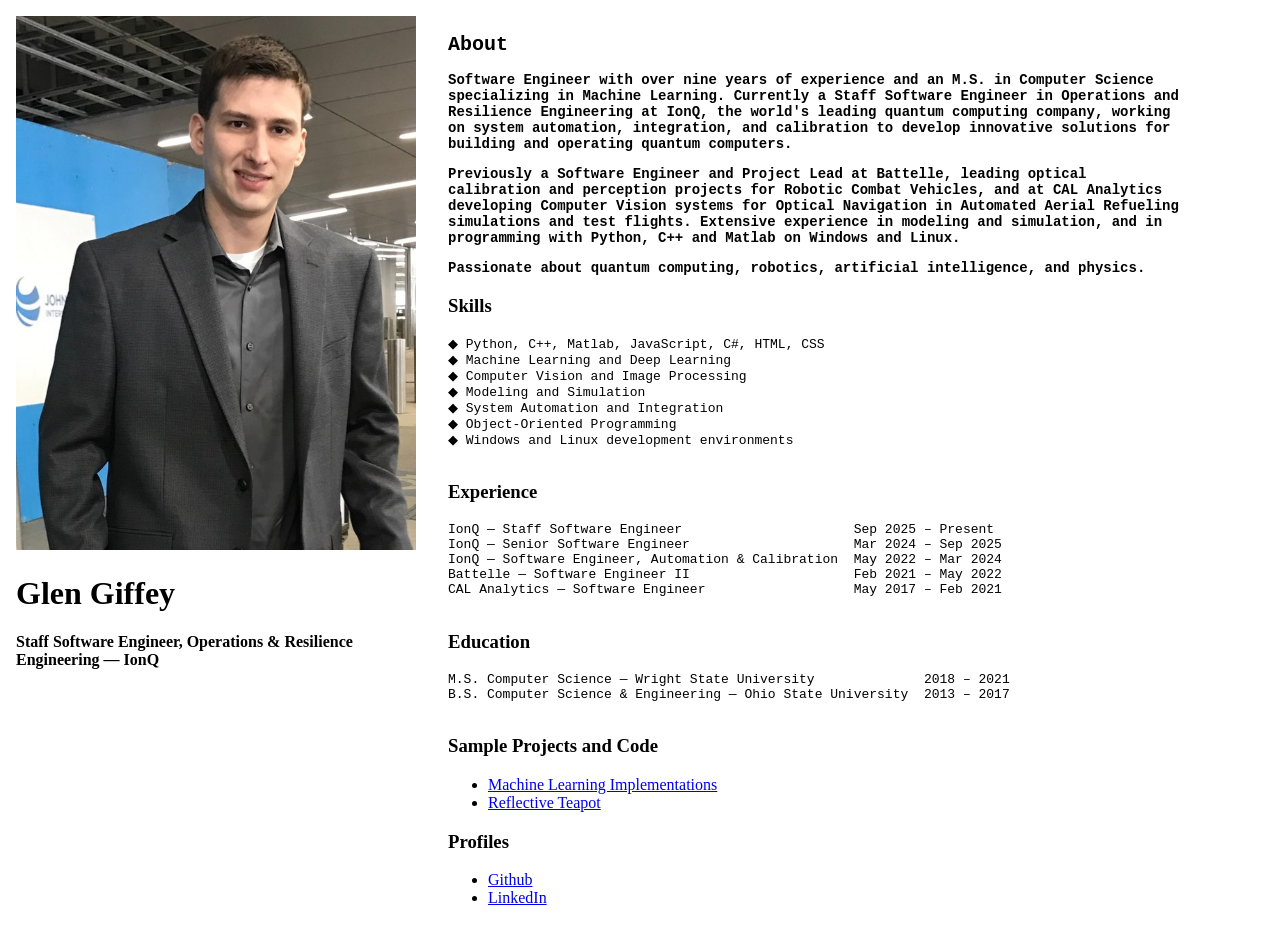
==== index.html @ 39d3d4a4 "Add a page for the machine learning implementations Eleven algorithms written from scratch during th" ====
<!DOCTYPE html>
<html lang="en">
  <head>
    <meta charset="UTF-8">
    <meta name="viewport" content="width=device-width, initial-scale=1">
    <link rel="stylesheet" type="text/css" href="index.css">
    <title>Glen Giffey</title>
    <link rel="icon" href="data:,">
  </head>

<body>
  <div class="layout">
    <div class="profile">
      <img src="image/profile.jpg" width="400" alt="Glen Giffey"/>
      <h1>Glen Giffey</h1>
      <h4>Staff Software Engineer, Operations &amp; Resilience Engineering &mdash; IonQ</h4>
    </div>

	<div class="content">
		<h2>About</h2>
		<p class="intro">Software Engineer with over nine years of experience and an M.S. in
		Computer Science specializing in Machine Learning. Currently a Staff Software Engineer
		in Operations and Resilience Engineering at IonQ, the world's leading quantum computing
		company, working on system automation, integration, and calibration to develop
		innovative solutions for building and operating quantum computers.</p>

		<p class="intro">Previously a Software Engineer and Project Lead at Battelle, leading
		optical calibration and perception projects for Robotic Combat Vehicles, and at CAL
		Analytics developing Computer Vision systems for Optical Navigation in Automated
		Aerial Refueling simulations and test flights. Extensive experience in modeling and
		simulation, and in programming with Python, C++ and Matlab on Windows and Linux.</p>

		<p class="intro">Passionate about quantum computing, robotics, artificial intelligence,
		and physics.</p>

        <h3>Skills</h3>
        <pre>
&#9670; Python, C++, Matlab, JavaScript, C#, HTML, CSS
&#9670; Machine Learning and Deep Learning
&#9670; Computer Vision and Image Processing
&#9670; Modeling and Simulation
&#9670; System Automation and Integration
&#9670; Object-Oriented Programming
&#9670; Windows and Linux development environments
        </pre>

        <h3>Experience</h3>
        <pre>
IonQ &mdash; Staff Software Engineer                      Sep 2025 &ndash; Present
IonQ &mdash; Senior Software Engineer                     Mar 2024 &ndash; Sep 2025
IonQ &mdash; Software Engineer, Automation &amp; Calibration  May 2022 &ndash; Mar 2024
Battelle &mdash; Software Engineer II                     Feb 2021 &ndash; May 2022
CAL Analytics &mdash; Software Engineer                   May 2017 &ndash; Feb 2021
        </pre>

        <h3>Education</h3>
        <pre>
M.S. Computer Science &mdash; Wright State University              2018 &ndash; 2021
B.S. Computer Science &amp; Engineering &mdash; Ohio State University  2013 &ndash; 2017
        </pre>

        <h3>Sample Projects and Code</h3>
        <ul>
            <li><a href="projects.html">Machine Learning Implementations</a></li>
            <li><a href="reflective-teapot.html">Reflective Teapot</a></li>
        </ul>

        <h3>Profiles</h3>
        <ul>
            <li><a href="https://github.com/glengiffey">Github</a></li>
            <li><a href="https://www.linkedin.com/in/giffeyglen/">LinkedIn</a></li>
        </ul>
    </div>

  </div>
</body>
</html>
---- index.css ----
body {
  margin: 1rem;
}

/* Stacked by default. The photo caps at 400px but scales down rather than
   pushing the page wider than the viewport. */
.profile img {
  width     : 100%;
  max-width : 400px;
  height    : auto;
}
/* Cap the measure so the prose stays readable on a wide monitor. Wide enough
   that the <pre> blocks below, the widest of which is about 564px, still fit
   without scrolling. */
.content {
  max-width: 46rem;
}

/* Two columns only once the text column still clears the widest <pre>, which
   measures about 564px, beside the 400px photo and the 2rem gap. Letting
   flex-wrap pick the breakpoint instead gave the photo its full width first
   and collapsed the text to 336px between 800 and 1039px, clipping content at
   widths where a single column had rendered it in full. */
@media (min-width: 1100px) {
  .layout {
    display    : flex;
    gap        : 2rem;
    align-items: flex-start;
  }
  .profile {
    flex: 0 0 400px;
  }
  /* min-width:0 lets the <pre> blocks shrink inside the flex item instead of
     forcing the whole page wider than the viewport. */
  .content {
    flex     : 1 1 auto;
    min-width: 0;
  }
}

h2 {
	font-family : monospace;
	font-weight : bold;
	font-size   : 20px;
}
p.intro {
	font-family : monospace;
	font-weight : bold;
	font-size   : 14px;
}
/* These keep their column alignment, so scroll them rather than wrap them.
   A shadow marks whichever edge still has content behind it, and clears once
   you reach that end. The platform scrollbar cannot do this job: it is an
   overlay that paints nothing until you are already scrolling, so clipped
   content reads as missing content. The gradients pinned "local" scroll with
   the text and uncover the "scroll" shadows underneath only when there is
   something to reach. */
pre {
  overflow-x: auto;
  background:
    linear-gradient(to right, #fff 30%, rgba(255, 255, 255, 0)) left   / 40px 100% no-repeat local,
    linear-gradient(to left,  #fff 30%, rgba(255, 255, 255, 0)) right  / 40px 100% no-repeat local,
    radial-gradient(farthest-side at   0 50%, rgba(0, 0, 0, .25), rgba(0, 0, 0, 0)) left  / 14px 100% no-repeat scroll,
    radial-gradient(farthest-side at 100% 50%, rgba(0, 0, 0, .25), rgba(0, 0, 0, 0)) right / 14px 100% no-repeat scroll;
}

/* projects.html carries far longer prose than the landing page, so the bold
   p.intro treatment would be heavy spread across a whole page. Same monospace
   family, normal weight, more line height. font-weight is deliberately absent
   here so the two p.intro leads on that page keep their bold. */
.projects p {
  font-family: monospace;
  font-size  : 14px;
  line-height: 1.5;
}
.projects h4 {
  font-family  : monospace;
  font-size    : 15px;
  margin-bottom: 0.25rem;
}
/* The description belongs to the heading above it, so close that gap. */
.projects h4 + p {
  margin-top: 0;
}
.projects .backlink {
  font-size: 13px;
}
/* Figures scale down rather than pushing the page wider than the viewport.
   Both link through to the full-resolution file, which is where the detail
   actually is. .wide marks a figure that is illegible at the narrower cap. */
.projects img.figure {
  width    : 100%;
  height   : auto;
  max-width: 560px;
}
.projects img.figure.wide {
  max-width: 100%;
}
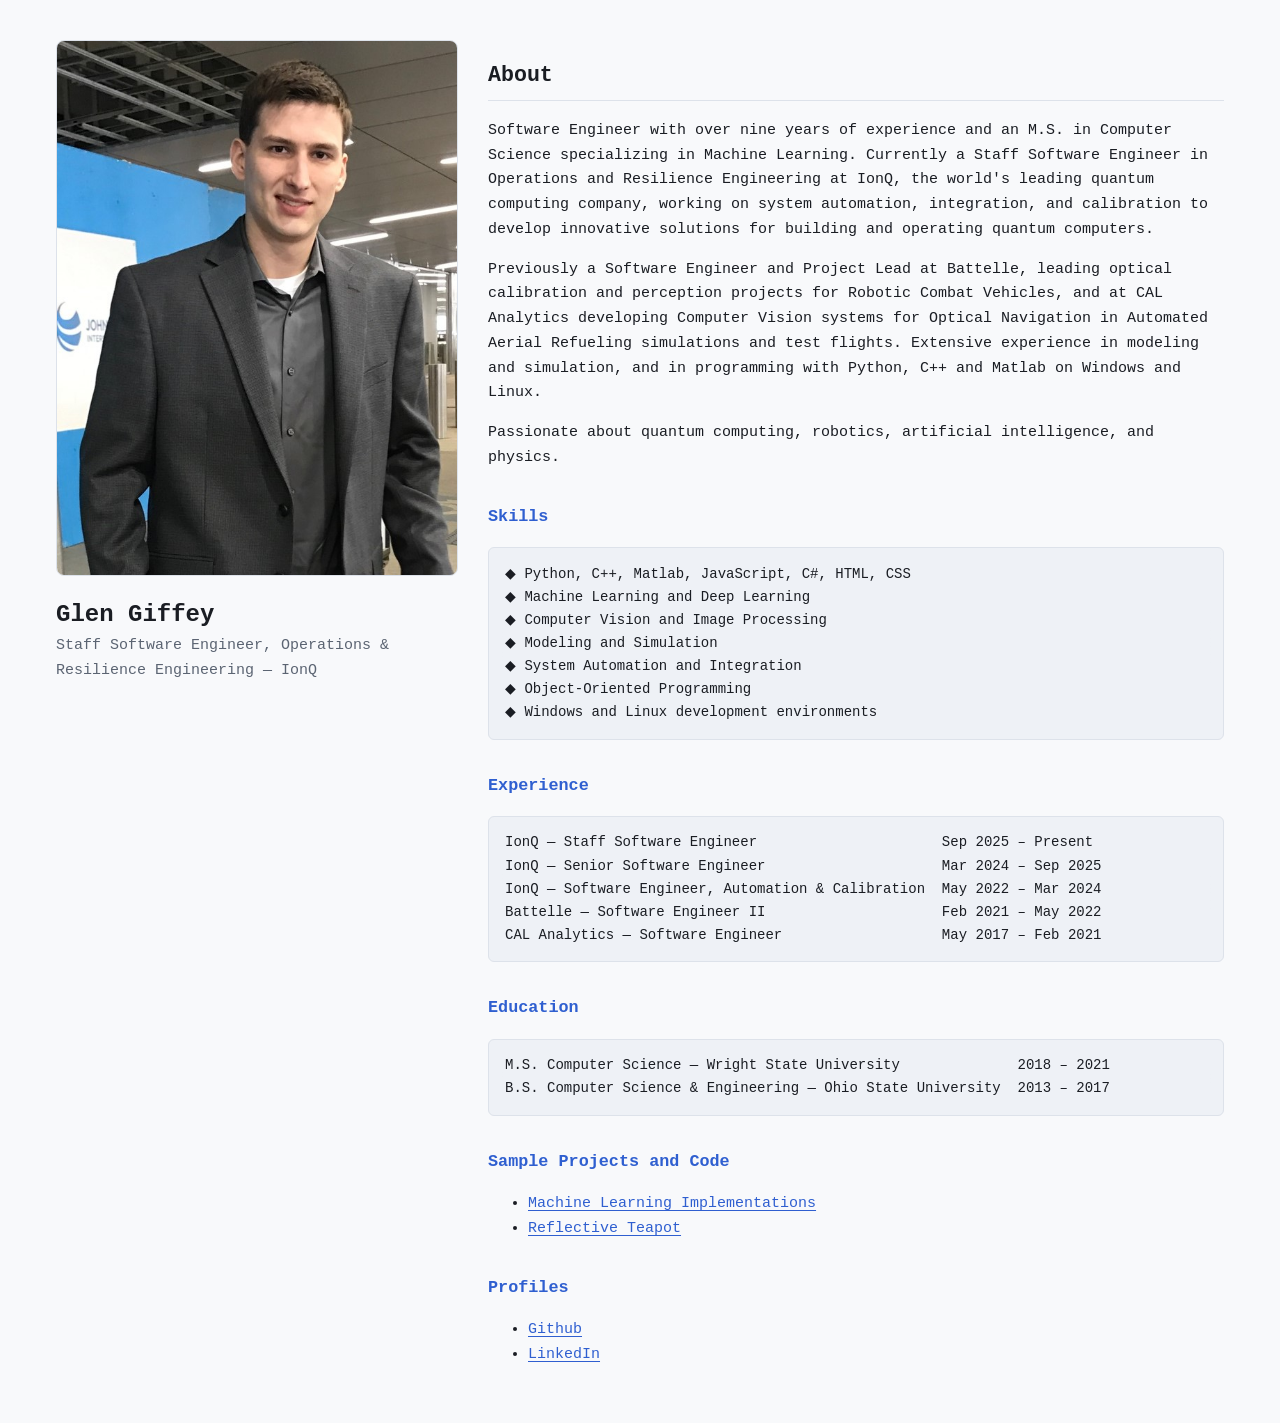
==== commit c942eb33: "Close the gap at the foot of each pre block A newline immediately after <pre> is dropped by the pars" ====
--- a/index.html
+++ b/index.html
@@ -41,8 +41,7 @@
 &#9670; Modeling and Simulation
 &#9670; System Automation and Integration
 &#9670; Object-Oriented Programming
-&#9670; Windows and Linux development environments
-        </pre>
+&#9670; Windows and Linux development environments</pre>
 
         <h3>Experience</h3>
         <pre>
@@ -50,14 +49,12 @@
 IonQ &mdash; Senior Software Engineer                     Mar 2024 &ndash; Sep 2025
 IonQ &mdash; Software Engineer, Automation &amp; Calibration  May 2022 &ndash; Mar 2024
 Battelle &mdash; Software Engineer II                     Feb 2021 &ndash; May 2022
-CAL Analytics &mdash; Software Engineer                   May 2017 &ndash; Feb 2021
-        </pre>
+CAL Analytics &mdash; Software Engineer                   May 2017 &ndash; Feb 2021</pre>
 
         <h3>Education</h3>
         <pre>
 M.S. Computer Science &mdash; Wright State University              2018 &ndash; 2021
-B.S. Computer Science &amp; Engineering &mdash; Ohio State University  2013 &ndash; 2017
-        </pre>
+B.S. Computer Science &amp; Engineering &mdash; Ohio State University  2013 &ndash; 2017</pre>
 
         <h3>Sample Projects and Code</h3>
         <ul>
--- a/index.css
+++ b/index.css
@@ -1,26 +1,85 @@
+/* Tokens. Every colour on the site resolves through one of these, so the dark
+   block below only has to redeclare values, never rules. Off-white and
+   near-black rather than #fff and #000: at full-page scale the pure values are
+   harsh, and the near-black keeps a little blue in it to sit with the photo. */
+:root {
+  color-scheme: light dark;
+
+  --bg          : #f8f9fb;
+  --surface     : #eef1f6;
+  /* Same colour at zero alpha. The fade gradients below interpolate to this
+     rather than to `transparent`, which some engines resolve as transparent
+     black and fringe grey. The original stylesheet took the same care. */
+  --surface-fade: rgba(238, 241, 246, 0);
+  --fg          : #1a1d23;
+  --muted       : #5b6472;
+  --accent      : #2f5fd0;
+  --border      : #dde2ea;
+  --shadow      : rgba(0, 0, 0, .22);
+
+  /* Bare `monospace` resolves to Courier on some systems and Consolas or
+     DejaVu on others, with metrics different enough to break the column
+     measurements the comments below depend on. Pin the stack. */
+  --mono: ui-monospace, SFMono-Regular, "SF Mono", Menlo, Consolas,
+          "Liberation Mono", monospace;
+}
+
+@media (prefers-color-scheme: dark) {
+  :root {
+    --bg          : #14161a;
+    --surface     : #1c1f26;
+    --surface-fade: rgba(28, 31, 38, 0);
+    --fg          : #e4e7ec;
+    --muted       : #9aa3b2;
+    --accent      : #7aa2f7;
+    --border      : #2a2f38;
+    /* Carries more alpha than the light theme: a shadow this dark reads as a
+       shallower step against a dark surface, so it needs the extra weight to
+       stay perceptible. */
+    --shadow      : rgba(0, 0, 0, .55);
+  }
+}
+
 body {
-  margin: 1rem;
+  margin     : 0;
+  padding    : 2.5rem 1.25rem;
+  background : var(--bg);
+  color      : var(--fg);
+  font-family: var(--mono);
+  font-size  : 0.9375rem;
+  line-height: 1.65;
+}
+
+/* Cap and centre the whole thing: 400px photo + 2rem gap + the 46rem text
+   column is 73rem, so past that the layout would drift left of centre on a
+   wide monitor rather than growing. */
+.layout {
+  max-width: 73rem;
+  margin   : 0 auto;
 }
 
 /* Stacked by default. The photo caps at 400px but scales down rather than
    pushing the page wider than the viewport. */
 .profile img {
-  width     : 100%;
-  max-width : 400px;
-  height    : auto;
+  width        : 100%;
+  max-width    : 400px;
+  height       : auto;
+  border       : 1px solid var(--border);
+  border-radius: 8px;
 }
 /* Cap the measure so the prose stays readable on a wide monitor. Wide enough
-   that the <pre> blocks below, the widest of which is about 564px, still fit
-   without scrolling. */
+   that the <pre> blocks below, the widest of which is about 564px of text plus
+   2rem of padding and its border, still fit without scrolling. */
 .content {
   max-width: 46rem;
 }
 
 /* Two columns only once the text column still clears the widest <pre>, which
-   measures about 564px, beside the 400px photo and the 2rem gap. Letting
-   flex-wrap pick the breakpoint instead gave the photo its full width first
-   and collapsed the text to 336px between 800 and 1039px, clipping content at
-   widths where a single column had rendered it in full. */
+   now measures about 598px including its padding and border, beside the 400px
+   photo and the 2rem gap. At this breakpoint the text column gets 628px, so it
+   still clears. Letting flex-wrap pick the breakpoint instead gave the photo
+   its full width first and collapsed the text to 336px between 800 and 1039px,
+   clipping content at widths where a single column had rendered it in full. */
 @media (min-width: 1100px) {
   .layout {
     display    : flex;
@@ -38,60 +97,109 @@
   }
 }
 
+h1 {
+  font-size    : 1.5rem;
+  line-height  : 1.2;
+  margin-bottom: 0.25rem;
+}
+/* The job title under the name is supporting text, not a heading in its own
+   right, so it drops to the muted tone and loses the bold. */
+.profile h4 {
+  margin-top : 0;
+  font-weight: normal;
+  font-size  : 0.9375rem;
+  color      : var(--muted);
+}
+
+/* h2 and h3 previously fell through to the browser default, which put a serif
+   heading on an otherwise monospace page. The rule below the h2 gives the page
+   its section rhythm without adding ornament. */
 h2 {
-	font-family : monospace;
-	font-weight : bold;
-	font-size   : 20px;
-}
+  font-size     : 1.35rem;
+  padding-bottom: 0.4rem;
+  border-bottom : 1px solid var(--border);
+}
+h3 {
+  font-size    : 1.05rem;
+  margin-top   : 2rem;
+  color        : var(--accent);
+}
+h4 {
+  font-size: 0.95rem;
+}
+
+a {
+  color                  : var(--accent);
+  text-underline-offset  : 0.2em;
+  text-decoration-thickness: 1px;
+}
+a:hover {
+  text-decoration-thickness: 2px;
+}
+
 p.intro {
-	font-family : monospace;
-	font-weight : bold;
-	font-size   : 14px;
-}
+  font-size: 0.9375rem;
+}
+
 /* These keep their column alignment, so scroll them rather than wrap them.
    A shadow marks whichever edge still has content behind it, and clears once
    you reach that end. The platform scrollbar cannot do this job: it is an
    overlay that paints nothing until you are already scrolling, so clipped
    content reads as missing content. The gradients pinned "local" scroll with
    the text and uncover the "scroll" shadows underneath only when there is
-   something to reach. */
+   something to reach.
+
+   The fades must match the block's own surface, not the page background, or
+   they paint a panel-coloured smear over the tinted block. The flat colour is
+   last in the shorthand, which is where the background shorthand takes it. */
 pre {
-  overflow-x: auto;
+  overflow-x   : auto;
+  padding      : 0.9rem 1rem;
+  border       : 1px solid var(--border);
+  border-radius: 6px;
+  font-family  : var(--mono);
+  font-size    : 0.875rem;
   background:
-    linear-gradient(to right, #fff 30%, rgba(255, 255, 255, 0)) left   / 40px 100% no-repeat local,
-    linear-gradient(to left,  #fff 30%, rgba(255, 255, 255, 0)) right  / 40px 100% no-repeat local,
-    radial-gradient(farthest-side at   0 50%, rgba(0, 0, 0, .25), rgba(0, 0, 0, 0)) left  / 14px 100% no-repeat scroll,
-    radial-gradient(farthest-side at 100% 50%, rgba(0, 0, 0, .25), rgba(0, 0, 0, 0)) right / 14px 100% no-repeat scroll;
-}
-
-/* projects.html carries far longer prose than the landing page, so the bold
-   p.intro treatment would be heavy spread across a whole page. Same monospace
-   family, normal weight, more line height. font-weight is deliberately absent
-   here so the two p.intro leads on that page keep their bold. */
+    linear-gradient(to right, var(--surface) 30%, var(--surface-fade)) left  / 40px 100% no-repeat local,
+    linear-gradient(to left,  var(--surface) 30%, var(--surface-fade)) right / 40px 100% no-repeat local,
+    radial-gradient(farthest-side at   0 50%, var(--shadow), rgba(0, 0, 0, 0)) left  / 14px 100% no-repeat scroll,
+    radial-gradient(farthest-side at 100% 50%, var(--shadow), rgba(0, 0, 0, 0)) right / 14px 100% no-repeat scroll,
+    var(--surface);
+}
+
+/* projects.html is a single column with no photo beside it, so centre the
+   measure inside the wider layout cap rather than leaving it pinned left. */
+.projects {
+  margin-inline: auto;
+}
 .projects p {
-  font-family: monospace;
-  font-size  : 14px;
-  line-height: 1.5;
+  font-size  : 0.9rem;
+  line-height: 1.7;
 }
 .projects h4 {
-  font-family  : monospace;
-  font-size    : 15px;
   margin-bottom: 0.25rem;
 }
 /* The description belongs to the heading above it, so close that gap. */
 .projects h4 + p {
   margin-top: 0;
 }
-.projects .backlink {
-  font-size: 13px;
+.backlink {
+  font-size: 0.8125rem;
 }
 /* Figures scale down rather than pushing the page wider than the viewport.
    Both link through to the full-resolution file, which is where the detail
-   actually is. .wide marks a figure that is illegible at the narrower cap. */
+   actually is. .wide marks a figure that is illegible at the narrower cap.
+   The plate keeps a white-background diagram from floating unbounded on a
+   tinted page, and stops it glaring in dark mode. */
 .projects img.figure {
-  width    : 100%;
-  height   : auto;
-  max-width: 560px;
+  width        : 100%;
+  height       : auto;
+  max-width    : 560px;
+  border       : 1px solid var(--border);
+  border-radius: 6px;
+  background   : #fff;
+  padding      : 0.5rem;
+  box-sizing   : border-box;
 }
 .projects img.figure.wide {
   max-width: 100%;
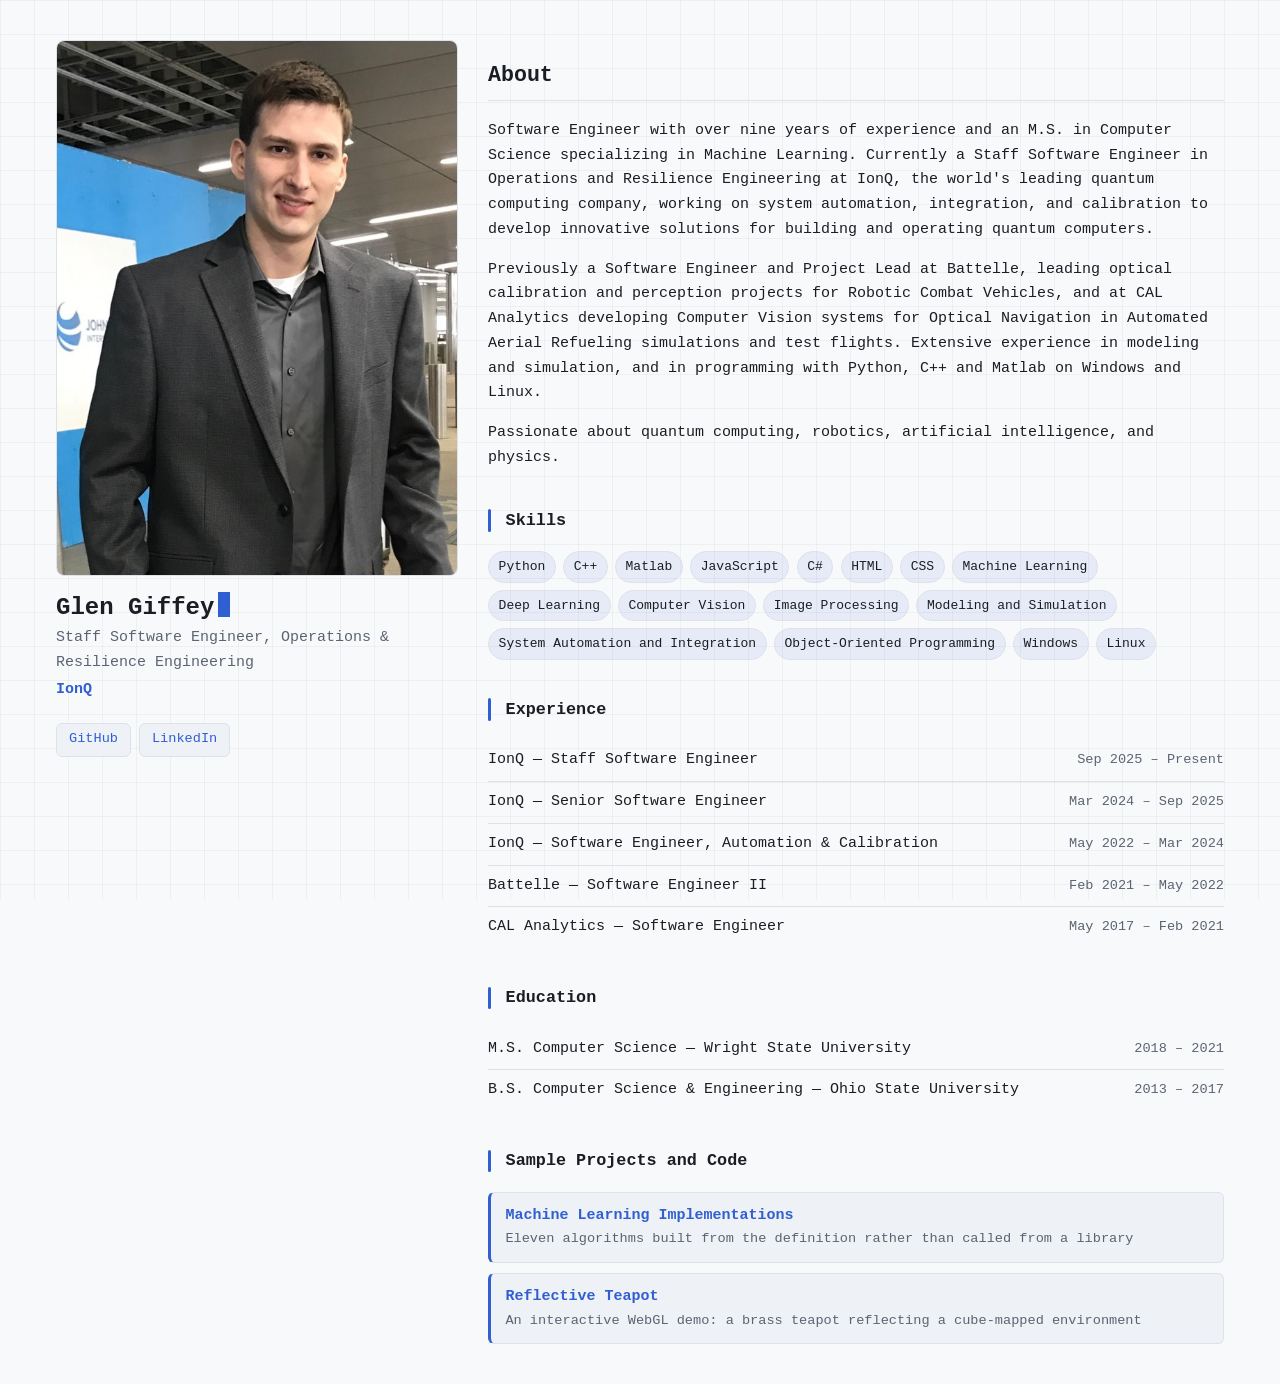
==== commit 386a37eb: "Give the landing page structure instead of a wall of monospace The palette landed but the page was s" ====
--- a/index.html
+++ b/index.html
@@ -10,65 +10,81 @@
 
 <body>
   <div class="layout">
-    <div class="profile">
+    <aside class="profile">
       <img src="image/profile.jpg" width="400" alt="Glen Giffey"/>
-      <h1>Glen Giffey</h1>
-      <h4>Staff Software Engineer, Operations &amp; Resilience Engineering &mdash; IonQ</h4>
-    </div>
+      <h1>Glen Giffey<span class="caret" aria-hidden="true"></span></h1>
+      <p class="role">Staff Software Engineer, Operations &amp; Resilience Engineering</p>
+      <p class="org">IonQ</p>
+      <ul class="links">
+        <li><a href="https://github.com/glengiffey">GitHub</a></li>
+        <li><a href="https://www.linkedin.com/in/giffeyglen/">LinkedIn</a></li>
+      </ul>
+    </aside>
 
-	<div class="content">
-		<h2>About</h2>
-		<p class="intro">Software Engineer with over nine years of experience and an M.S. in
-		Computer Science specializing in Machine Learning. Currently a Staff Software Engineer
-		in Operations and Resilience Engineering at IonQ, the world's leading quantum computing
-		company, working on system automation, integration, and calibration to develop
-		innovative solutions for building and operating quantum computers.</p>
+    <main class="content">
+      <h2>About</h2>
+      <p class="intro">Software Engineer with over nine years of experience and an M.S. in
+      Computer Science specializing in Machine Learning. Currently a Staff Software Engineer
+      in Operations and Resilience Engineering at IonQ, the world's leading quantum computing
+      company, working on system automation, integration, and calibration to develop
+      innovative solutions for building and operating quantum computers.</p>
 
-		<p class="intro">Previously a Software Engineer and Project Lead at Battelle, leading
-		optical calibration and perception projects for Robotic Combat Vehicles, and at CAL
-		Analytics developing Computer Vision systems for Optical Navigation in Automated
-		Aerial Refueling simulations and test flights. Extensive experience in modeling and
-		simulation, and in programming with Python, C++ and Matlab on Windows and Linux.</p>
+      <p class="intro">Previously a Software Engineer and Project Lead at Battelle, leading
+      optical calibration and perception projects for Robotic Combat Vehicles, and at CAL
+      Analytics developing Computer Vision systems for Optical Navigation in Automated
+      Aerial Refueling simulations and test flights. Extensive experience in modeling and
+      simulation, and in programming with Python, C++ and Matlab on Windows and Linux.</p>
 
-		<p class="intro">Passionate about quantum computing, robotics, artificial intelligence,
-		and physics.</p>
+      <p class="intro">Passionate about quantum computing, robotics, artificial intelligence,
+      and physics.</p>
 
-        <h3>Skills</h3>
-        <pre>
-&#9670; Python, C++, Matlab, JavaScript, C#, HTML, CSS
-&#9670; Machine Learning and Deep Learning
-&#9670; Computer Vision and Image Processing
-&#9670; Modeling and Simulation
-&#9670; System Automation and Integration
-&#9670; Object-Oriented Programming
-&#9670; Windows and Linux development environments</pre>
+      <h3>Skills</h3>
+      <ul class="chips">
+        <li>Python</li>
+        <li>C++</li>
+        <li>Matlab</li>
+        <li>JavaScript</li>
+        <li>C#</li>
+        <li>HTML</li>
+        <li>CSS</li>
+        <li>Machine Learning</li>
+        <li>Deep Learning</li>
+        <li>Computer Vision</li>
+        <li>Image Processing</li>
+        <li>Modeling and Simulation</li>
+        <li>System Automation and Integration</li>
+        <li>Object-Oriented Programming</li>
+        <li>Windows</li>
+        <li>Linux</li>
+      </ul>
 
-        <h3>Experience</h3>
-        <pre>
-IonQ &mdash; Staff Software Engineer                      Sep 2025 &ndash; Present
-IonQ &mdash; Senior Software Engineer                     Mar 2024 &ndash; Sep 2025
-IonQ &mdash; Software Engineer, Automation &amp; Calibration  May 2022 &ndash; Mar 2024
-Battelle &mdash; Software Engineer II                     Feb 2021 &ndash; May 2022
-CAL Analytics &mdash; Software Engineer                   May 2017 &ndash; Feb 2021</pre>
+      <h3>Experience</h3>
+      <ul class="timeline">
+        <li><span>IonQ &mdash; Staff Software Engineer</span><span class="when">Sep 2025 &ndash; Present</span></li>
+        <li><span>IonQ &mdash; Senior Software Engineer</span><span class="when">Mar 2024 &ndash; Sep 2025</span></li>
+        <li><span>IonQ &mdash; Software Engineer, Automation &amp; Calibration</span><span class="when">May 2022 &ndash; Mar 2024</span></li>
+        <li><span>Battelle &mdash; Software Engineer II</span><span class="when">Feb 2021 &ndash; May 2022</span></li>
+        <li><span>CAL Analytics &mdash; Software Engineer</span><span class="when">May 2017 &ndash; Feb 2021</span></li>
+      </ul>
 
-        <h3>Education</h3>
-        <pre>
-M.S. Computer Science &mdash; Wright State University              2018 &ndash; 2021
-B.S. Computer Science &amp; Engineering &mdash; Ohio State University  2013 &ndash; 2017</pre>
+      <h3>Education</h3>
+      <ul class="timeline">
+        <li><span>M.S. Computer Science &mdash; Wright State University</span><span class="when">2018 &ndash; 2021</span></li>
+        <li><span>B.S. Computer Science &amp; Engineering &mdash; Ohio State University</span><span class="when">2013 &ndash; 2017</span></li>
+      </ul>
 
-        <h3>Sample Projects and Code</h3>
-        <ul>
-            <li><a href="projects.html">Machine Learning Implementations</a></li>
-            <li><a href="reflective-teapot.html">Reflective Teapot</a></li>
-        </ul>
-
-        <h3>Profiles</h3>
-        <ul>
-            <li><a href="https://github.com/glengiffey">Github</a></li>
-            <li><a href="https://www.linkedin.com/in/giffeyglen/">LinkedIn</a></li>
-        </ul>
-    </div>
-
+      <h3>Sample Projects and Code</h3>
+      <ul class="cards">
+        <li><a href="projects.html">
+          <strong>Machine Learning Implementations</strong>
+          <span>Eleven algorithms built from the definition rather than called from a library</span>
+        </a></li>
+        <li><a href="reflective-teapot.html">
+          <strong>Reflective Teapot</strong>
+          <span>An interactive WebGL demo: a brass teapot reflecting a cube-mapped environment</span>
+        </a></li>
+      </ul>
+    </main>
   </div>
 </body>
 </html>
--- a/index.css
+++ b/index.css
@@ -14,8 +14,12 @@
   --fg          : #1a1d23;
   --muted       : #5b6472;
   --accent      : #2f5fd0;
+  --accent-soft : rgba(47, 95, 208, .09);
   --border      : #dde2ea;
   --shadow      : rgba(0, 0, 0, .22);
+  /* Graph-paper rule. Low enough to read as texture rather than as content:
+     it should be findable if you look for it and invisible if you do not. */
+  --grid        : rgba(26, 29, 35, .045);
 
   /* Bare `monospace` resolves to Courier on some systems and Consolas or
      DejaVu on others, with metrics different enough to break the column
@@ -26,28 +30,37 @@
 
 @media (prefers-color-scheme: dark) {
   :root {
-    --bg          : #14161a;
-    --surface     : #1c1f26;
-    --surface-fade: rgba(28, 31, 38, 0);
+    --bg          : #101317;
+    --surface     : #191d24;
+    --surface-fade: rgba(25, 29, 36, 0);
     --fg          : #e4e7ec;
-    --muted       : #9aa3b2;
+    --muted       : #939cab;
     --accent      : #7aa2f7;
-    --border      : #2a2f38;
+    --accent-soft : rgba(122, 162, 247, .12);
+    --border      : #272d37;
     /* Carries more alpha than the light theme: a shadow this dark reads as a
        shallower step against a dark surface, so it needs the extra weight to
        stay perceptible. */
     --shadow      : rgba(0, 0, 0, .55);
+    --grid        : rgba(228, 231, 236, .04);
   }
 }
 
 body {
   margin     : 0;
   padding    : 2.5rem 1.25rem;
-  background : var(--bg);
   color      : var(--fg);
   font-family: var(--mono);
   font-size  : 0.9375rem;
   line-height: 1.65;
+  background-color: var(--bg);
+  /* Fixed so the grid stays put while the page scrolls, which reads as paper
+     behind the content rather than as a pattern glued to it. */
+  background-image:
+    linear-gradient(var(--grid) 1px, transparent 1px),
+    linear-gradient(90deg, var(--grid) 1px, transparent 1px);
+  background-size    : 34px 34px;
+  background-attachment: fixed;
 }
 
 /* Cap and centre the whole thing: 400px photo + 2rem gap + the 46rem text
@@ -58,38 +71,35 @@
   margin   : 0 auto;
 }
 
-/* Stacked by default. The photo caps at 400px but scales down rather than
-   pushing the page wider than the viewport. */
 .profile img {
   width        : 100%;
   max-width    : 400px;
   height       : auto;
   border       : 1px solid var(--border);
   border-radius: 8px;
-}
-/* Cap the measure so the prose stays readable on a wide monitor. Wide enough
-   that the <pre> blocks below, the widest of which is about 564px of text plus
-   2rem of padding and its border, still fit without scrolling. */
+  display      : block;
+}
+/* Cap the measure so the prose stays readable on a wide monitor. */
 .content {
   max-width: 46rem;
 }
 
-/* Two columns only once the text column still clears the widest <pre>, which
-   now measures about 598px including its padding and border, beside the 400px
-   photo and the 2rem gap. At this breakpoint the text column gets 628px, so it
-   still clears. Letting flex-wrap pick the breakpoint instead gave the photo
-   its full width first and collapsed the text to 336px between 800 and 1039px,
-   clipping content at widths where a single column had rendered it in full. */
 @media (min-width: 1100px) {
   .layout {
     display    : flex;
     gap        : 2rem;
     align-items: flex-start;
   }
+  /* Sticky rather than static: the column is much shorter than the article
+     beside it, so left alone it leaves a screen of dead space at the bottom
+     of every scroll. Following the reader keeps the name and links reachable
+     instead. */
   .profile {
-    flex: 0 0 400px;
+    flex    : 0 0 400px;
+    position: sticky;
+    top     : 2.5rem;
   }
-  /* min-width:0 lets the <pre> blocks shrink inside the flex item instead of
+  /* min-width:0 lets wide children shrink inside the flex item instead of
      forcing the whole page wider than the viewport. */
   .content {
     flex     : 1 1 auto;
@@ -100,37 +110,64 @@
 h1 {
   font-size    : 1.5rem;
   line-height  : 1.2;
-  margin-bottom: 0.25rem;
-}
-/* The job title under the name is supporting text, not a heading in its own
-   right, so it drops to the muted tone and loses the bold. */
-.profile h4 {
-  margin-top : 0;
-  font-weight: normal;
-  font-size  : 0.9375rem;
-  color      : var(--muted);
+  margin       : 1rem 0 0.25rem;
+}
+/* A terminal caret after the name. Decorative only, so it is hidden from
+   assistive tech, and it holds still for anyone who asks for less motion. */
+.caret {
+  display        : inline-block;
+  width          : 0.5em;
+  height         : 1.05em;
+  margin-left    : 0.15em;
+  vertical-align : -0.15em;
+  background     : var(--accent);
+  animation      : caret-blink 1.15s step-end infinite;
+}
+@keyframes caret-blink { 50% { opacity: 0; } }
+@media (prefers-reduced-motion: reduce) {
+  .caret { animation: none; }
+}
+
+.role {
+  margin : 0;
+  color  : var(--muted);
+}
+.org {
+  margin     : 0.15rem 0 0;
+  color      : var(--accent);
+  font-weight: bold;
 }
 
 /* h2 and h3 previously fell through to the browser default, which put a serif
-   heading on an otherwise monospace page. The rule below the h2 gives the page
-   its section rhythm without adding ornament. */
+   heading on an otherwise monospace page. */
 h2 {
   font-size     : 1.35rem;
   padding-bottom: 0.4rem;
   border-bottom : 1px solid var(--border);
 }
 h3 {
-  font-size    : 1.05rem;
-  margin-top   : 2rem;
-  color        : var(--accent);
-}
-h4 {
-  font-size: 0.95rem;
+  font-size   : 1.05rem;
+  margin-top  : 2.25rem;
+  padding-left: 1.1rem;
+  position    : relative;
+}
+/* A bar in the accent rather than a colour change on the whole heading: it
+   marks the section start down the left edge, so the eye can find the
+   sections while scanning without the headings shouting. */
+h3::before {
+  content : "";
+  position: absolute;
+  left    : 0;
+  top     : 0.15em;
+  bottom  : 0.15em;
+  width   : 3px;
+  border-radius: 2px;
+  background   : var(--accent);
 }
 
 a {
-  color                  : var(--accent);
-  text-underline-offset  : 0.2em;
+  color                    : var(--accent);
+  text-underline-offset    : 0.2em;
   text-decoration-thickness: 1px;
 }
 a:hover {
@@ -141,13 +178,114 @@
   font-size: 0.9375rem;
 }
 
-/* These keep their column alignment, so scroll them rather than wrap them.
-   A shadow marks whichever edge still has content behind it, and clears once
-   you reach that end. The platform scrollbar cannot do this job: it is an
-   overlay that paints nothing until you are already scrolling, so clipped
-   content reads as missing content. The gradients pinned "local" scroll with
-   the text and uncover the "scroll" shadows underneath only when there is
-   something to reach.
+/* Skills read as a set of labels, not as ordered prose, so they get chips.
+   As a <pre> they also forced a horizontal scroll on a phone. */
+.chips {
+  list-style: none;
+  padding   : 0;
+  margin    : 0;
+  display   : flex;
+  flex-wrap : wrap;
+  gap       : 0.45rem;
+}
+.chips li {
+  font-size    : 0.8125rem;
+  padding      : 0.25rem 0.6rem;
+  border       : 1px solid var(--border);
+  border-radius: 999px;
+  background   : var(--accent-soft);
+}
+
+/* Experience and education are two columns of aligned text. As <pre> blocks
+   they held their alignment with hand-counted spaces, which meant they could
+   only hold it at one width and scrolled sideways below it. A flex row keeps
+   the alignment on a wide screen and lets the date wrap under the role on a
+   narrow one. */
+.timeline {
+  list-style: none;
+  padding   : 0;
+  margin    : 0;
+}
+.timeline li {
+  display        : flex;
+  justify-content: space-between;
+  align-items    : baseline;
+  gap            : 0.5rem 1.5rem;
+  flex-wrap      : wrap;
+  padding        : 0.5rem 0;
+  border-bottom  : 1px solid var(--border);
+}
+.timeline li:last-child {
+  border-bottom: 0;
+}
+.timeline .when {
+  color      : var(--muted);
+  font-size  : 0.85rem;
+  white-space: nowrap;
+}
+
+/* The two demos are the reason anyone scrolls this far, so they get a target
+   worth clicking rather than a bare list item. */
+.cards {
+  list-style: none;
+  padding   : 0;
+  margin    : 0;
+  display   : grid;
+  gap       : 0.6rem;
+}
+.cards a {
+  display        : block;
+  padding        : 0.7rem 0.9rem;
+  background     : var(--surface);
+  border         : 1px solid var(--border);
+  border-left    : 3px solid var(--accent);
+  border-radius  : 6px;
+  text-decoration: none;
+  color          : var(--fg);
+}
+.cards a:hover {
+  border-color: var(--accent);
+  background  : var(--accent-soft);
+}
+.cards strong {
+  color: var(--accent);
+}
+.cards span {
+  display  : block;
+  color    : var(--muted);
+  font-size: 0.85rem;
+}
+
+/* Profile links sit in the sidebar, laid out as a row of small targets. */
+.links {
+  list-style: none;
+  padding   : 0;
+  margin    : 1.25rem 0 0;
+  display   : flex;
+  flex-wrap : wrap;
+  gap       : 0.5rem;
+}
+.links a {
+  display        : inline-block;
+  padding        : 0.3rem 0.75rem;
+  border         : 1px solid var(--border);
+  border-radius  : 6px;
+  background     : var(--surface);
+  text-decoration: none;
+  font-size      : 0.85rem;
+}
+.links a:hover {
+  border-color: var(--accent);
+  background  : var(--accent-soft);
+}
+
+/* Kept for any page that still needs a real code block. These keep their
+   column alignment, so scroll them rather than wrap them. A shadow marks
+   whichever edge still has content behind it, and clears once you reach that
+   end. The platform scrollbar cannot do this job: it is an overlay that paints
+   nothing until you are already scrolling, so clipped content reads as missing
+   content. The gradients pinned "local" scroll with the text and uncover the
+   "scroll" shadows underneath only when there is something to reach.
 
    The fades must match the block's own surface, not the page background, or
    they paint a panel-coloured smear over the tinted block. The flat colour is
@@ -177,6 +315,7 @@
   line-height: 1.7;
 }
 .projects h4 {
+  font-size    : 0.95rem;
   margin-bottom: 0.25rem;
 }
 /* The description belongs to the heading above it, so close that gap. */
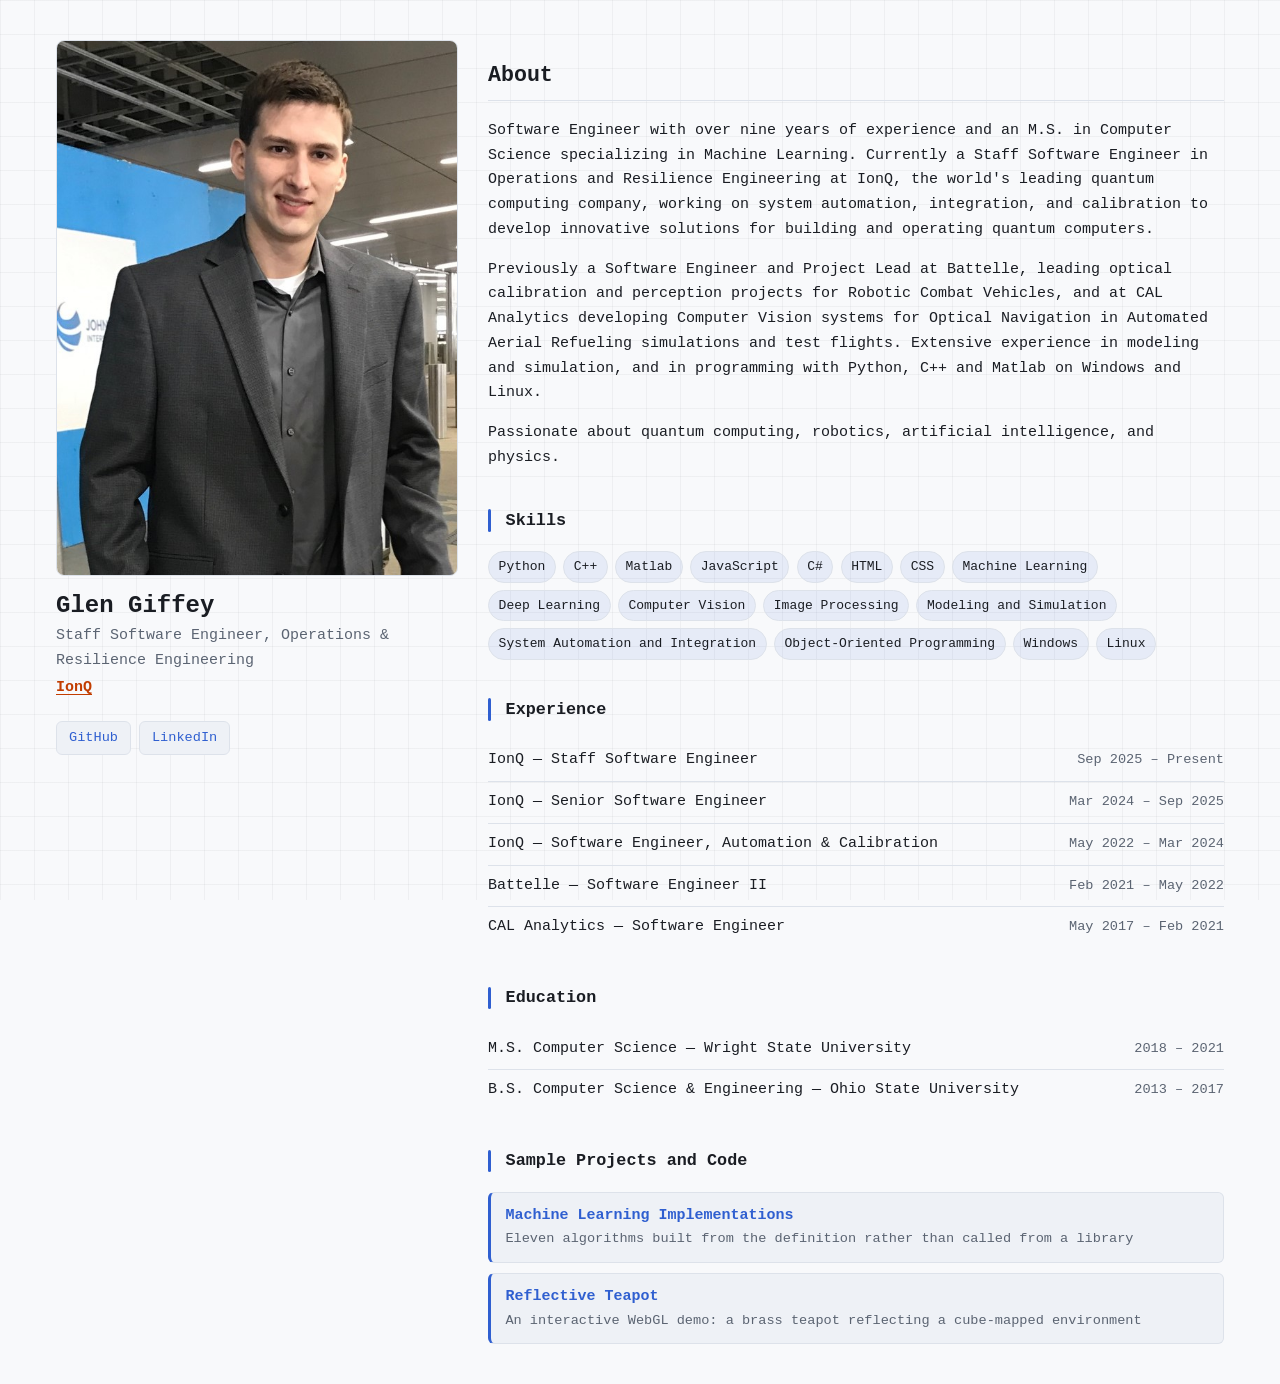
==== commit 34e48310: "Put IonQ in its own brand colour and link it, and drop the caret The employer line was using the sit" ====
--- a/index.html
+++ b/index.html
@@ -12,9 +12,9 @@
   <div class="layout">
     <aside class="profile">
       <img src="image/profile.jpg" width="400" alt="Glen Giffey"/>
-      <h1>Glen Giffey<span class="caret" aria-hidden="true"></span></h1>
+      <h1>Glen Giffey</h1>
       <p class="role">Staff Software Engineer, Operations &amp; Resilience Engineering</p>
-      <p class="org">IonQ</p>
+      <p class="org"><a href="https://www.ionq.com/">IonQ</a></p>
       <ul class="links">
         <li><a href="https://github.com/glengiffey">GitHub</a></li>
         <li><a href="https://www.linkedin.com/in/giffeyglen/">LinkedIn</a></li>
--- a/index.css
+++ b/index.css
@@ -15,6 +15,10 @@
   --muted       : #5b6472;
   --accent      : #2f5fd0;
   --accent-soft : rgba(47, 95, 208, .09);
+  /* IonQ brand orange. The real value, #ff5000, only clears 3.12:1 on this
+     background, so light mode uses the same hue and saturation dropped to 38%
+     lightness, which clears 5.04:1. Dark mode gets the brand value itself. */
+  --ionq        : #c23d00;
   --border      : #dde2ea;
   --shadow      : rgba(0, 0, 0, .22);
   /* Graph-paper rule. Low enough to read as texture rather than as content:
@@ -37,6 +41,7 @@
     --muted       : #939cab;
     --accent      : #7aa2f7;
     --accent-soft : rgba(122, 162, 247, .12);
+    --ionq        : #ff5000;
     --border      : #272d37;
     /* Carries more alpha than the light theme: a shadow this dark reads as a
        shallower step against a dark surface, so it needs the extra weight to
@@ -112,30 +117,16 @@
   line-height  : 1.2;
   margin       : 1rem 0 0.25rem;
 }
-/* A terminal caret after the name. Decorative only, so it is hidden from
-   assistive tech, and it holds still for anyone who asks for less motion. */
-.caret {
-  display        : inline-block;
-  width          : 0.5em;
-  height         : 1.05em;
-  margin-left    : 0.15em;
-  vertical-align : -0.15em;
-  background     : var(--accent);
-  animation      : caret-blink 1.15s step-end infinite;
-}
-@keyframes caret-blink { 50% { opacity: 0; } }
-@media (prefers-reduced-motion: reduce) {
-  .caret { animation: none; }
-}
-
 .role {
   margin : 0;
   color  : var(--muted);
 }
 .org {
   margin     : 0.15rem 0 0;
-  color      : var(--accent);
   font-weight: bold;
+}
+.org a {
+  color: var(--ionq);
 }
 
 /* h2 and h3 previously fell through to the browser default, which put a serif
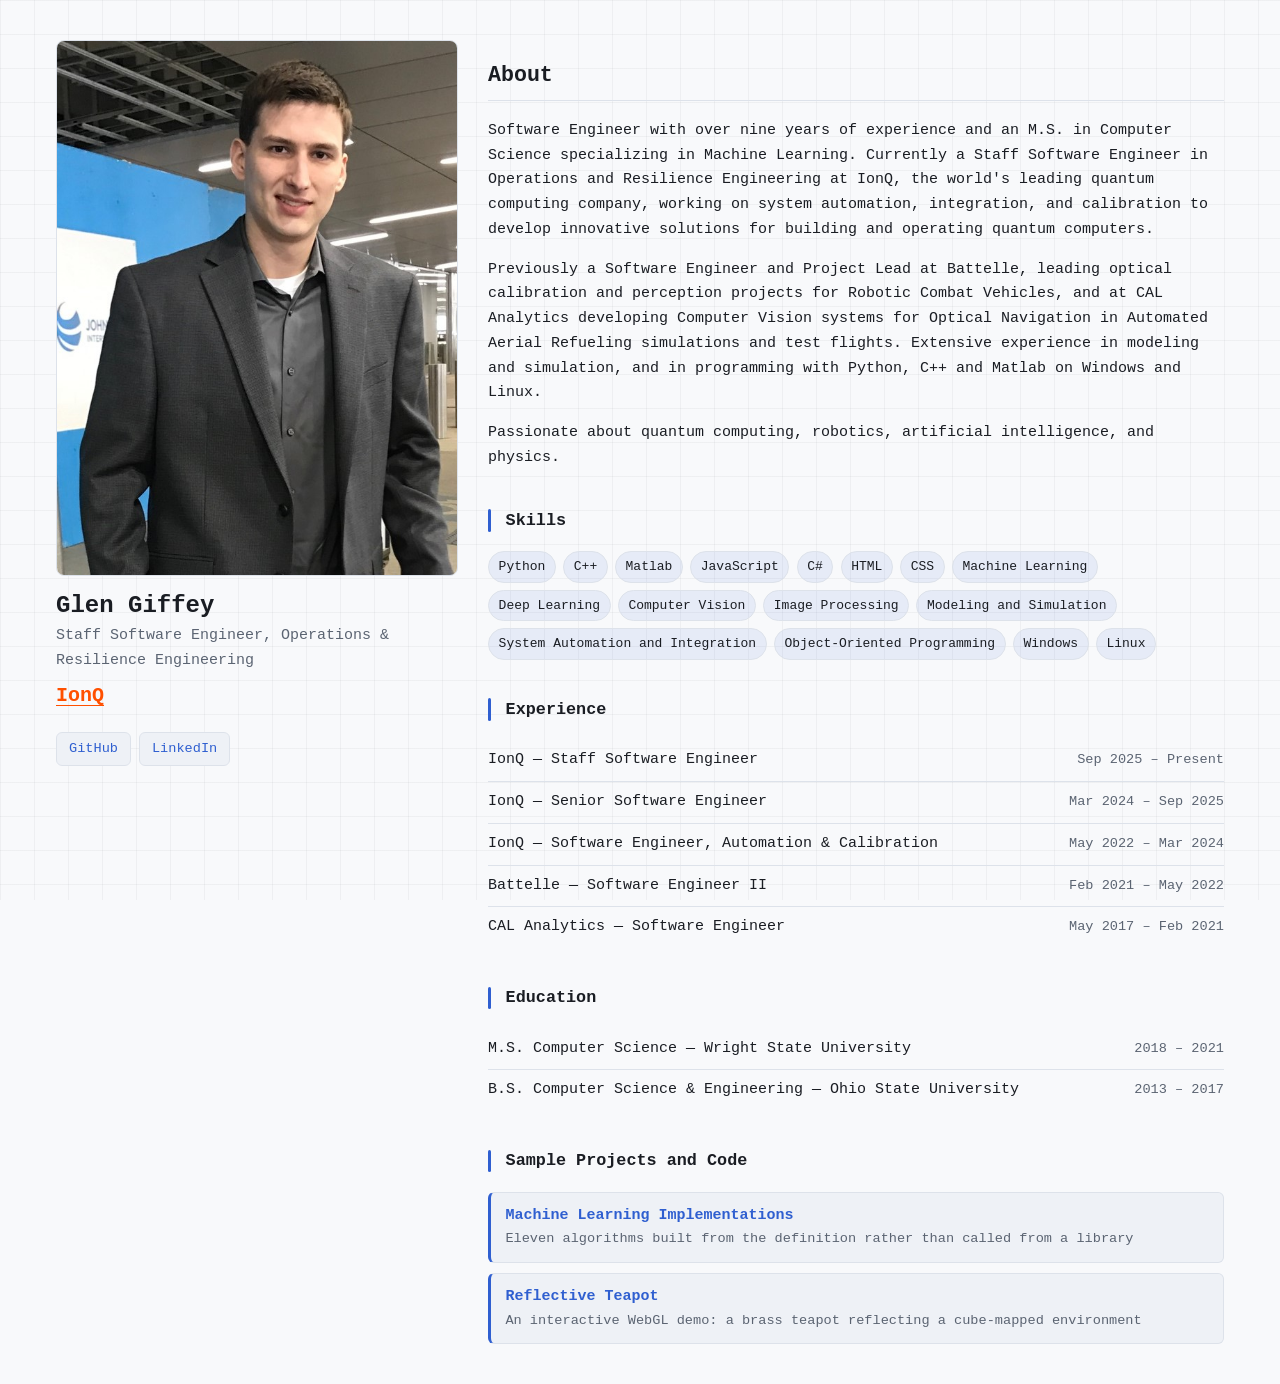
==== commit 510c81d6: "Add link previews and a favicon, and fix the heading outlines This link lives on a LinkedIn profile," ====
--- a/index.html
+++ b/index.html
@@ -5,13 +5,24 @@
     <meta name="viewport" content="width=device-width, initial-scale=1">
     <link rel="stylesheet" type="text/css" href="index.css">
     <title>Glen Giffey</title>
-    <link rel="icon" href="data:,">
+    <meta name="description" content="Staff Software Engineer in Operations and Resilience Engineering at IonQ, working on system automation, integration and calibration for quantum computers. Nine years of experience across machine learning, computer vision and simulation.">
+    <meta property="og:type" content="website">
+    <meta property="og:site_name" content="Glen Giffey">
+    <meta property="og:url" content="https://glengiffey.github.io/">
+    <meta property="og:title" content="Glen Giffey">
+    <meta property="og:description" content="Staff Software Engineer in Operations and Resilience Engineering at IonQ, working on system automation, integration and calibration for quantum computers. Nine years of experience across machine learning, computer vision and simulation.">
+    <meta property="og:image" content="https://glengiffey.github.io/image/og.png">
+    <meta property="og:image:width" content="1200">
+    <meta property="og:image:height" content="630">
+    <meta property="og:image:alt" content="Glen Giffey, Staff Software Engineer at IonQ">
+    <meta name="twitter:card" content="summary_large_image">
+    <link rel="icon" href="favicon.svg" type="image/svg+xml">
   </head>
 
 <body>
   <div class="layout">
-    <aside class="profile">
-      <img src="image/profile.jpg" width="400" alt="Glen Giffey"/>
+    <header class="profile">
+      <img src="image/profile.jpg" width="400" height="533" alt="Glen Giffey"/>
       <h1>Glen Giffey</h1>
       <p class="role">Staff Software Engineer, Operations &amp; Resilience Engineering</p>
       <p class="org"><a href="https://www.ionq.com/">IonQ</a></p>
@@ -19,7 +30,7 @@
         <li><a href="https://github.com/glengiffey">GitHub</a></li>
         <li><a href="https://www.linkedin.com/in/giffeyglen/">LinkedIn</a></li>
       </ul>
-    </aside>
+    </header>
 
     <main class="content">
       <h2>About</h2>
--- a/index.css
+++ b/index.css
@@ -15,10 +15,11 @@
   --muted       : #5b6472;
   --accent      : #2f5fd0;
   --accent-soft : rgba(47, 95, 208, .09);
-  /* IonQ brand orange. The real value, #ff5000, only clears 3.12:1 on this
-     background, so light mode uses the same hue and saturation dropped to 38%
-     lightness, which clears 5.04:1. Dark mode gets the brand value itself. */
-  --ionq        : #c23d00;
+  /* IonQ's own brand orange, taken from the SVG fill on ionq.com. It reaches
+     3.12:1 on this background, short of the 4.5:1 that normal-size text
+     needs but clear of the 3:1 that large text needs, so .org below is set
+     at a size that qualifies. Same value in both themes. */
+  --ionq        : #ff5000;
   --border      : #dde2ea;
   --shadow      : rgba(0, 0, 0, .22);
   /* Graph-paper rule. Low enough to read as texture rather than as content:
@@ -41,7 +42,6 @@
     --muted       : #939cab;
     --accent      : #7aa2f7;
     --accent-soft : rgba(122, 162, 247, .12);
-    --ionq        : #ff5000;
     --border      : #272d37;
     /* Carries more alpha than the light theme: a shadow this dark reads as a
        shallower step against a dark surface, so it needs the extra weight to
@@ -122,8 +122,11 @@
   color  : var(--muted);
 }
 .org {
-  margin     : 0.15rem 0 0;
+  margin     : 0.35rem 0 0;
   font-weight: bold;
+  /* 20px bold clears WCAG's large-text threshold of 18.66px bold, which is
+     what lets this carry the brand orange unaltered at 3.12:1. */
+  font-size  : 1.25rem;
 }
 .org a {
   color: var(--ionq);
@@ -305,13 +308,55 @@
   font-size  : 0.9rem;
   line-height: 1.7;
 }
-.projects h4 {
+/* projects.html has a real page title, so it runs one level deeper than the
+   landing page: title h1, sections h2, projects h3. The visual hierarchy is
+   unchanged, only the tags moved, so each level is re-pointed at the treatment
+   it already had rather than the one its tag would inherit. */
+.projects h1 {
+  font-size     : 1.35rem;
+  padding-bottom: 0.4rem;
+  border-bottom : 1px solid var(--border);
+}
+.projects h2 {
+  font-size     : 1.05rem;
+  margin-top    : 2.25rem;
+  padding-left  : 1.1rem;
+  padding-bottom: 0;
+  border-bottom : 0;
+  position      : relative;
+}
+.projects h2::before {
+  content      : "";
+  position     : absolute;
+  left         : 0;
+  top          : 0.15em;
+  bottom       : 0.15em;
+  width        : 3px;
+  border-radius: 2px;
+  background   : var(--accent);
+}
+.projects h3 {
   font-size    : 0.95rem;
+  margin-top   : 1.75rem;
   margin-bottom: 0.25rem;
+  padding-left : 0;
+}
+/* The section bar belongs to h2 here, so cancel the one h3 inherits. */
+.projects h3::before {
+  content: none;
 }
 /* The description belongs to the heading above it, so close that gap. */
-.projects h4 + p {
+.projects h3 + p {
   margin-top: 0;
+}
+
+/* The teapot demo labels its control groups. They used to be h4 elements
+   wrapping the very buttons they label, which made a screen reader announce a
+   whole control group as a heading. They are labels, so they are paragraphs
+   now, styled as they always looked. */
+.control-row {
+  font-weight: bold;
+  margin     : 1.1rem 0 0.4rem;
 }
 .backlink {
   font-size: 0.8125rem;
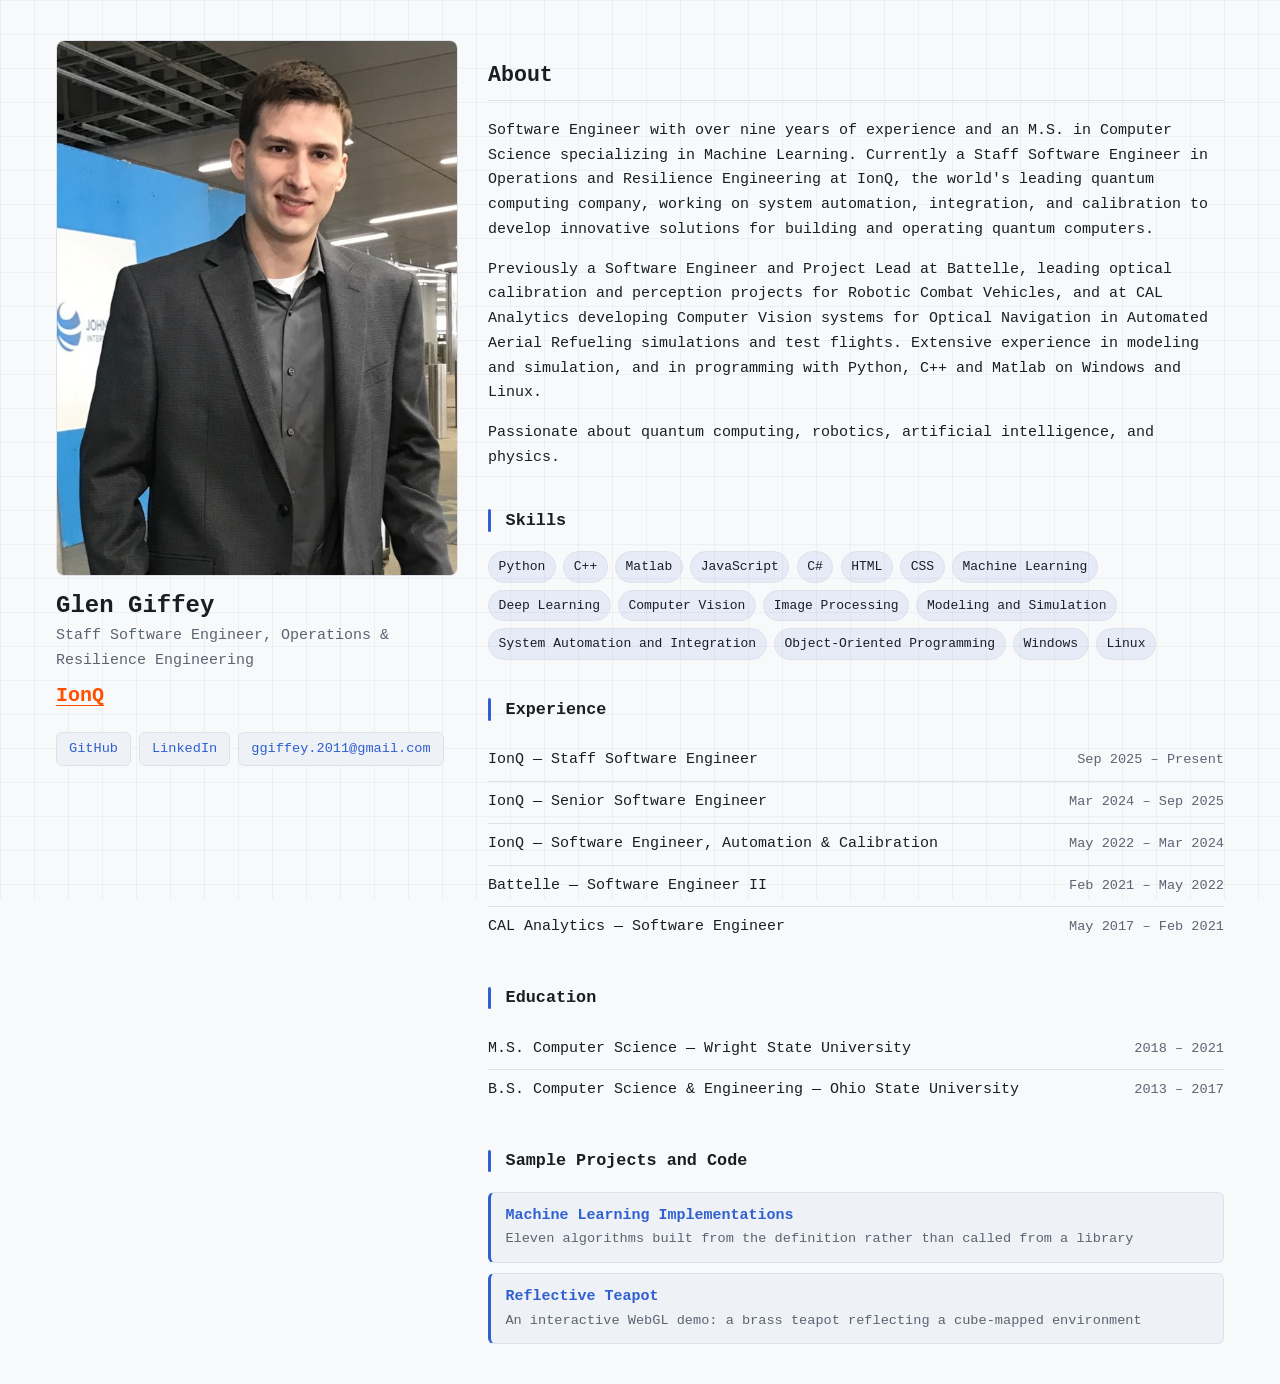
==== commit d583aa61: "Add a print stylesheet and an email contact, and drop the dead pre rule No page has held a <pre> sin" ====
--- a/index.html
+++ b/index.html
@@ -29,6 +29,7 @@
       <ul class="links">
         <li><a href="https://github.com/glengiffey">GitHub</a></li>
         <li><a href="https://www.linkedin.com/in/giffeyglen/">LinkedIn</a></li>
+        <li><a href="mailto:ggiffey.2011@gmail.com">ggiffey.2011@gmail.com</a></li>
       </ul>
     </header>
 
--- a/index.css
+++ b/index.css
@@ -10,7 +10,6 @@
   /* Same colour at zero alpha. The fade gradients below interpolate to this
      rather than to `transparent`, which some engines resolve as transparent
      black and fringe grey. The original stylesheet took the same care. */
-  --surface-fade: rgba(238, 241, 246, 0);
   --fg          : #1a1d23;
   --muted       : #5b6472;
   --accent      : #2f5fd0;
@@ -21,7 +20,6 @@
      at a size that qualifies. Same value in both themes. */
   --ionq        : #ff5000;
   --border      : #dde2ea;
-  --shadow      : rgba(0, 0, 0, .22);
   /* Graph-paper rule. Low enough to read as texture rather than as content:
      it should be findable if you look for it and invisible if you do not. */
   --grid        : rgba(26, 29, 35, .045);
@@ -37,16 +35,11 @@
   :root {
     --bg          : #101317;
     --surface     : #191d24;
-    --surface-fade: rgba(25, 29, 36, 0);
     --fg          : #e4e7ec;
     --muted       : #939cab;
     --accent      : #7aa2f7;
     --accent-soft : rgba(122, 162, 247, .12);
     --border      : #272d37;
-    /* Carries more alpha than the light theme: a shadow this dark reads as a
-       shallower step against a dark surface, so it needs the extra weight to
-       stay perceptible. */
-    --shadow      : rgba(0, 0, 0, .55);
     --grid        : rgba(228, 231, 236, .04);
   }
 }
@@ -273,31 +266,6 @@
   background  : var(--accent-soft);
 }
 
-/* Kept for any page that still needs a real code block. These keep their
-   column alignment, so scroll them rather than wrap them. A shadow marks
-   whichever edge still has content behind it, and clears once you reach that
-   end. The platform scrollbar cannot do this job: it is an overlay that paints
-   nothing until you are already scrolling, so clipped content reads as missing
-   content. The gradients pinned "local" scroll with the text and uncover the
-   "scroll" shadows underneath only when there is something to reach.
-
-   The fades must match the block's own surface, not the page background, or
-   they paint a panel-coloured smear over the tinted block. The flat colour is
-   last in the shorthand, which is where the background shorthand takes it. */
-pre {
-  overflow-x   : auto;
-  padding      : 0.9rem 1rem;
-  border       : 1px solid var(--border);
-  border-radius: 6px;
-  font-family  : var(--mono);
-  font-size    : 0.875rem;
-  background:
-    linear-gradient(to right, var(--surface) 30%, var(--surface-fade)) left  / 40px 100% no-repeat local,
-    linear-gradient(to left,  var(--surface) 30%, var(--surface-fade)) right / 40px 100% no-repeat local,
-    radial-gradient(farthest-side at   0 50%, var(--shadow), rgba(0, 0, 0, 0)) left  / 14px 100% no-repeat scroll,
-    radial-gradient(farthest-side at 100% 50%, var(--shadow), rgba(0, 0, 0, 0)) right / 14px 100% no-repeat scroll,
-    var(--surface);
-}
 
 /* projects.html is a single column with no photo beside it, so centre the
    measure inside the wider layout cap rather than leaving it pinned left. */
@@ -352,11 +320,27 @@
 
 /* The teapot demo labels its control groups. They used to be h4 elements
    wrapping the very buttons they label, which made a screen reader announce a
-   whole control group as a heading. They are labels, so they are paragraphs
-   now, styled as they always looked. */
+   whole control group as a heading. Turning them into paragraphs fixed that
+   but left the label tied to its buttons only by proximity, so the button
+   groups are now role="group" named by their label. The slider rows stay
+   paragraphs: every slider already has its own <label for>. */
 .control-row {
   font-weight: bold;
   margin     : 1.1rem 0 0.4rem;
+}
+.control-label {
+  margin-right: 0.35rem;
+}
+
+/* Nothing here declared a focus style, so keyboard users had only the browser
+   default ring, which all but disappears against the dark background. This is
+   the only way through 38 buttons and 9 sliders without a mouse.
+   :focus-visible rather than :focus so a mouse click leaves no ring behind.
+   No border-radius here: the outline follows whatever radius the element
+   already has. */
+:focus-visible {
+  outline       : 2px solid var(--accent);
+  outline-offset: 2px;
 }
 .backlink {
   font-size: 0.8125rem;
@@ -379,3 +363,61 @@
 .projects img.figure.wide {
   max-width: 100%;
 }
+
+/* This page is a resume, so it will get printed. Everything that only makes
+   sense on a screen comes off: the graph-paper grid, the tinted panels, the
+   sticky column, the navigation. Colours go to black on white whatever theme
+   the reader was viewing, because a dark page prints muddy and drinks ink.
+   Overriding the tokens rather than the rules means every component follows
+   without being named. */
+@media print {
+  :root {
+    --bg         : #fff;
+    --surface    : #fff;
+    --fg         : #000;
+    --muted      : #333;
+    --accent     : #000;
+    --accent-soft: transparent;
+    --border     : #999;
+    --ionq       : #000;
+  }
+  body {
+    padding         : 0;
+    font-size       : 10.5pt;
+    line-height     : 1.45;
+    background-image: none;
+  }
+  .layout  { display: block; max-width: none; }
+  .content { max-width: none; }
+  /* Sticky positioning would pin the column to one printed page. */
+  .profile { position: static; }
+  /* The photo is ink-expensive and a printed resume rarely wants one, and the
+     back link leads nowhere on paper. */
+  .profile img,
+  .backlink { display: none; }
+  /* A printed link is worth nothing unless you can read where it points. */
+  /* The email link already reads as its own address, so it needs no
+     expansion; CSS cannot strip the mailto: prefix anyway. */
+  .content a[href^="http"]::after,
+  .links a[href^="http"]::after {
+    content   : " (" attr(href) ")";
+    font-size : 9pt;
+    word-break: break-all;
+  }
+  /* Chrome that reads as structure on screen is just boxes on paper. */
+  .cards a,
+  .links a,
+  .chips li {
+    background   : none;
+    border       : 0;
+    border-radius: 0;
+    padding      : 0;
+  }
+  .chips    { gap: 0 0.6rem; }
+  .chips li::after            { content: " \00b7"; }
+  .chips li:last-child::after { content: ""; }
+  /* Never split a role from its dates, or strand a heading at a page foot. */
+  h1, h2, h3 { break-after: avoid; page-break-after: avoid; }
+  .timeline li,
+  .cards li  { break-inside: avoid; page-break-inside: avoid; }
+}
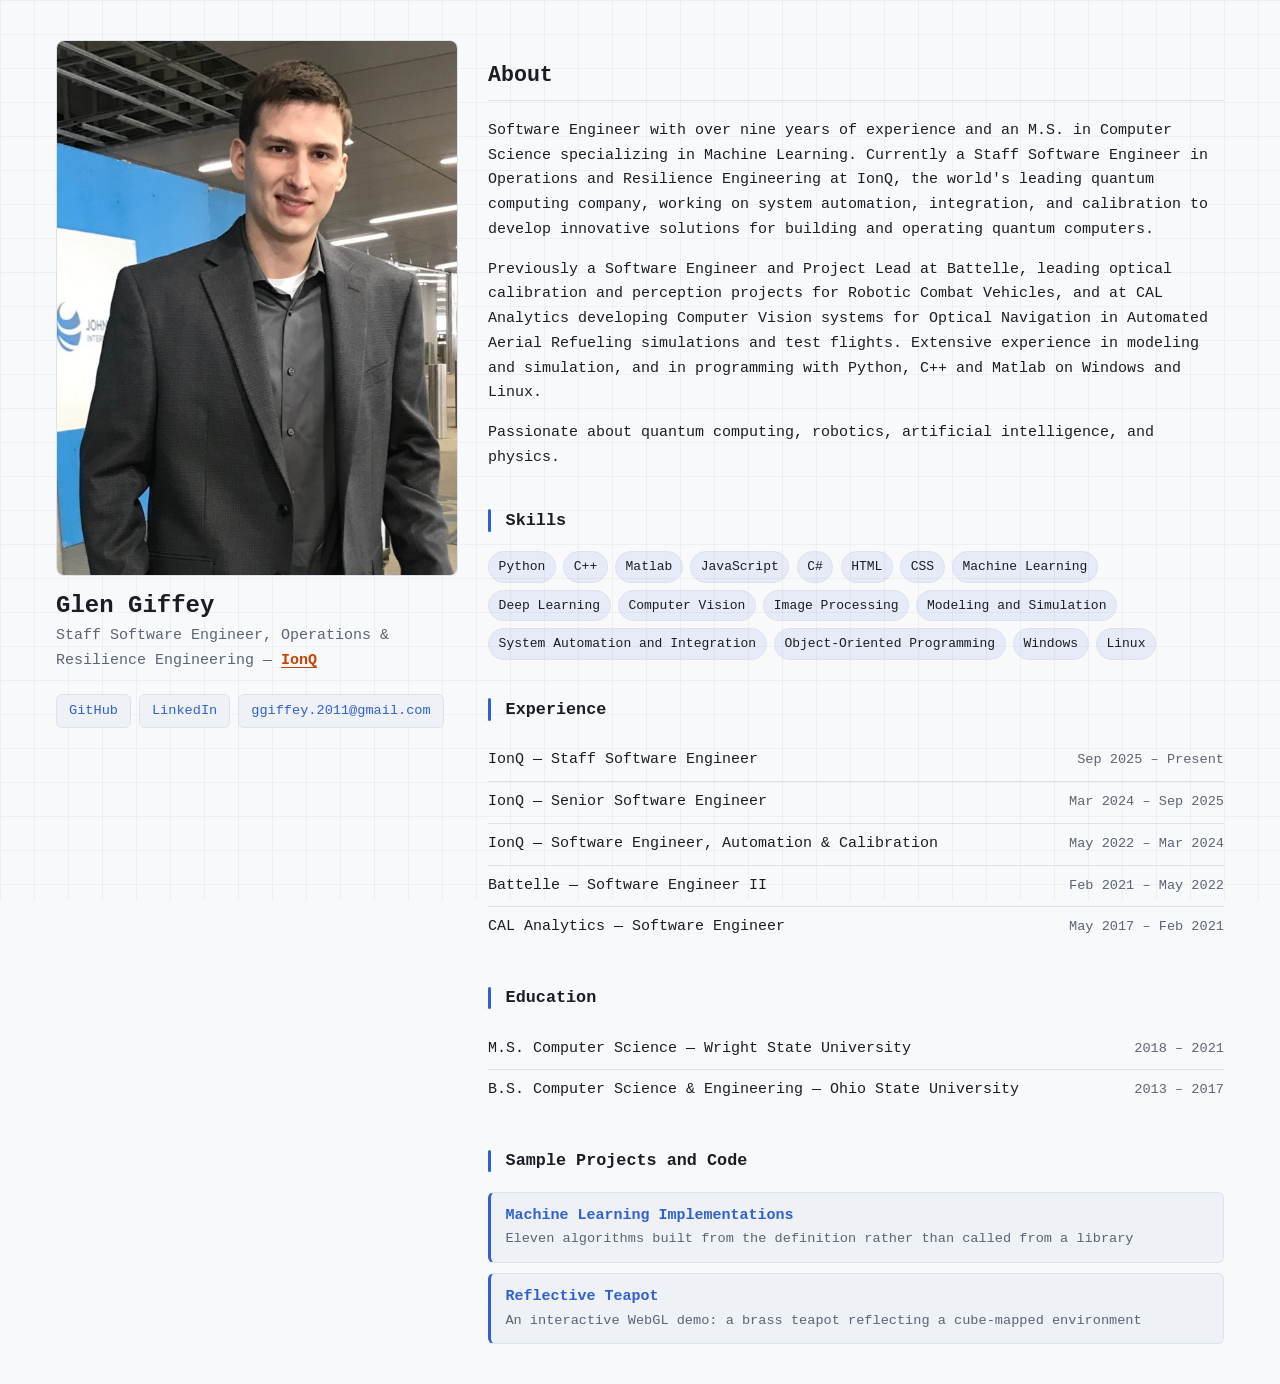
==== commit 06cbcf4a: "Move IonQ onto the end of the title line It was a standalone line under the job title. It now closes" ====
--- a/index.html
+++ b/index.html
@@ -24,8 +24,8 @@
     <header class="profile">
       <img src="image/profile.jpg" width="400" height="533" alt="Glen Giffey"/>
       <h1>Glen Giffey</h1>
-      <p class="role">Staff Software Engineer, Operations &amp; Resilience Engineering</p>
-      <p class="org"><a href="https://www.ionq.com/">IonQ</a></p>
+      <p class="role">Staff Software Engineer, Operations &amp; Resilience
+      Engineering &mdash; <a class="org" href="https://www.ionq.com/">IonQ</a></p>
       <ul class="links">
         <li><a href="https://github.com/glengiffey">GitHub</a></li>
         <li><a href="https://www.linkedin.com/in/giffeyglen/">LinkedIn</a></li>
--- a/index.css
+++ b/index.css
@@ -14,11 +14,12 @@
   --muted       : #5b6472;
   --accent      : #2f5fd0;
   --accent-soft : rgba(47, 95, 208, .09);
-  /* IonQ's own brand orange, taken from the SVG fill on ionq.com. It reaches
-     3.12:1 on this background, short of the 4.5:1 that normal-size text
-     needs but clear of the 3:1 that large text needs, so .org below is set
-     at a size that qualifies. Same value in both themes. */
-  --ionq        : #ff5000;
+  /* IonQ's brand orange, taken from the SVG fill on ionq.com. The real value,
+     #ff5000, reaches only 3.12:1 here, and inline in the title line this run
+     is no longer large enough to fall under the 3:1 large-text threshold, so
+     light mode keeps the brand hue and saturation at 40% lightness, which
+     clears 4.64:1. Dark mode uses the brand value itself: 5.68:1 at any size. */
+  --ionq        : #cc4000;
   --border      : #dde2ea;
   /* Graph-paper rule. Low enough to read as texture rather than as content:
      it should be findable if you look for it and invisible if you do not. */
@@ -39,6 +40,7 @@
     --muted       : #939cab;
     --accent      : #7aa2f7;
     --accent-soft : rgba(122, 162, 247, .12);
+    --ionq        : #ff5000;
     --border      : #272d37;
     --grid        : rgba(228, 231, 236, .04);
   }
@@ -114,15 +116,12 @@
   margin : 0;
   color  : var(--muted);
 }
+/* Sits inline at the end of the title line now. That costs the large-text
+   exemption the standalone version had, so the light theme goes back to a
+   darkened brand hue; see the --ionq token above. */
 .org {
-  margin     : 0.35rem 0 0;
+  color      : var(--ionq);
   font-weight: bold;
-  /* 20px bold clears WCAG's large-text threshold of 18.66px bold, which is
-     what lets this carry the brand orange unaltered at 3.12:1. */
-  font-size  : 1.25rem;
-}
-.org a {
-  color: var(--ionq);
 }
 
 /* h2 and h3 previously fell through to the browser default, which put a serif
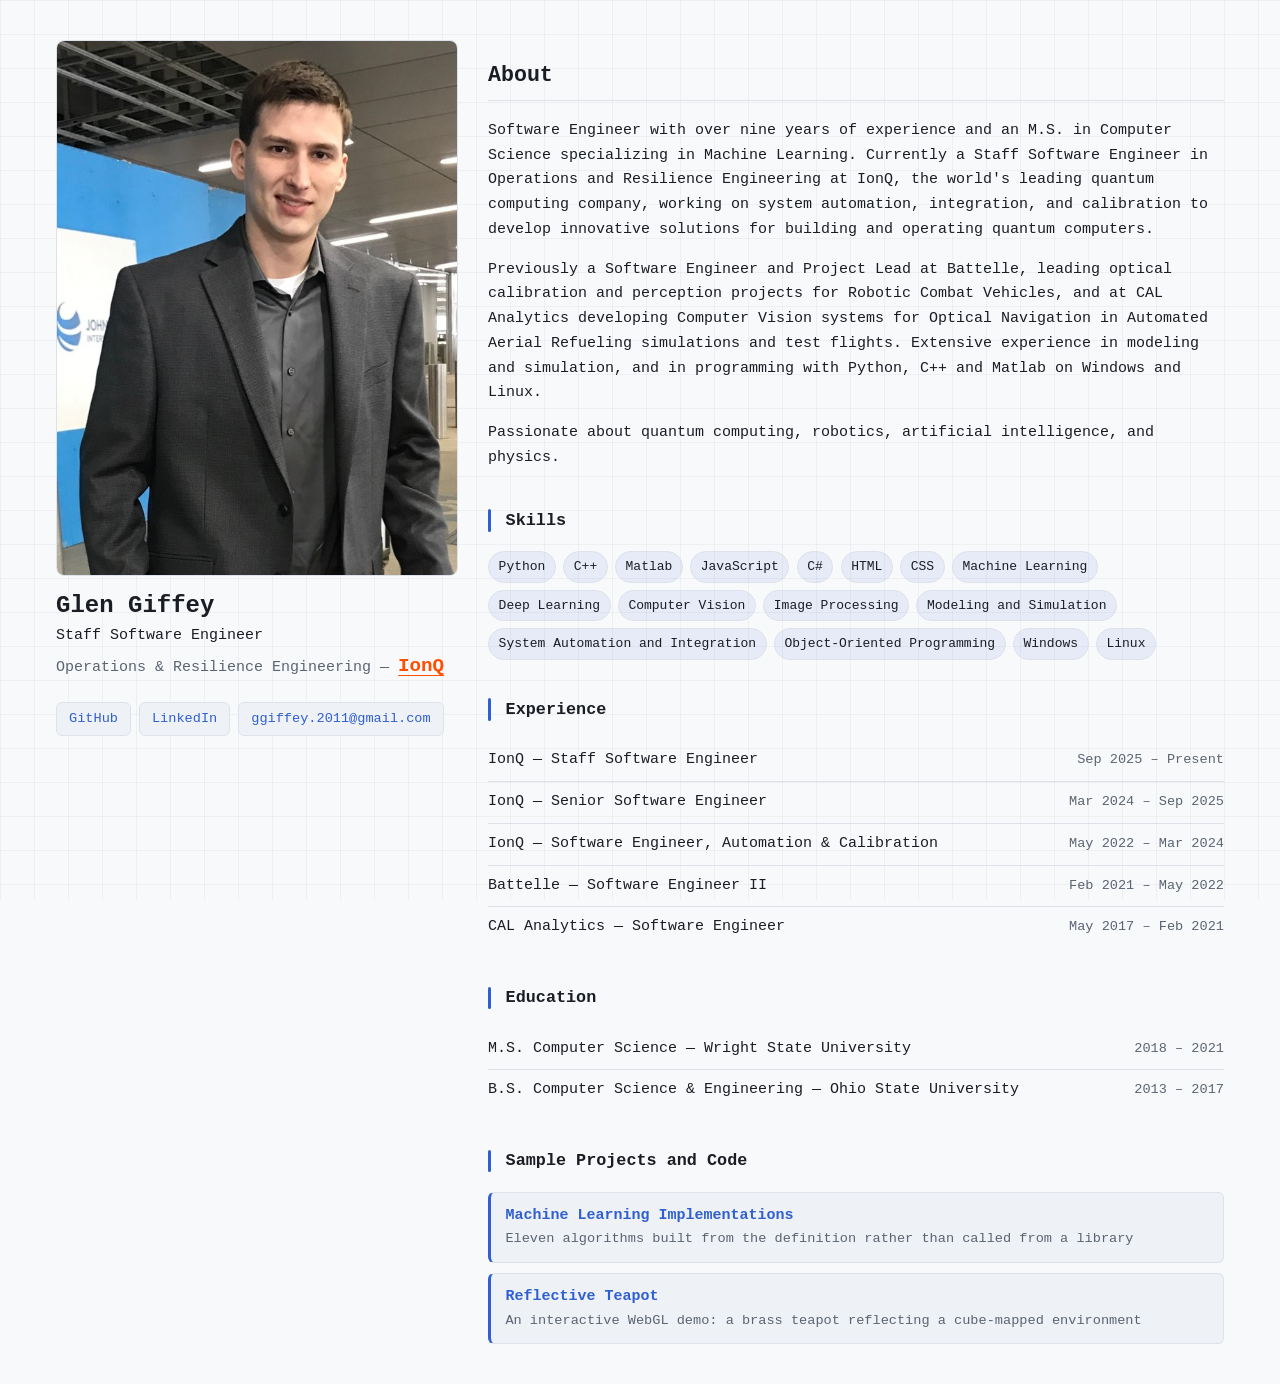
==== commit 614a270c: "Use the brand orange in both themes, and split the role from the team The light theme had been carry" ====
--- a/index.html
+++ b/index.html
@@ -24,8 +24,9 @@
     <header class="profile">
       <img src="image/profile.jpg" width="400" height="533" alt="Glen Giffey"/>
       <h1>Glen Giffey</h1>
-      <p class="role">Staff Software Engineer, Operations &amp; Resilience
-      Engineering &mdash; <a class="org" href="https://www.ionq.com/">IonQ</a></p>
+      <p class="role">Staff Software Engineer</p>
+      <p class="team">Operations &amp; Resilience Engineering &mdash;
+      <a class="org" href="https://www.ionq.com/">IonQ</a></p>
       <ul class="links">
         <li><a href="https://github.com/glengiffey">GitHub</a></li>
         <li><a href="https://www.linkedin.com/in/giffeyglen/">LinkedIn</a></li>
--- a/index.css
+++ b/index.css
@@ -14,12 +14,12 @@
   --muted       : #5b6472;
   --accent      : #2f5fd0;
   --accent-soft : rgba(47, 95, 208, .09);
-  /* IonQ's brand orange, taken from the SVG fill on ionq.com. The real value,
-     #ff5000, reaches only 3.12:1 here, and inline in the title line this run
-     is no longer large enough to fall under the 3:1 large-text threshold, so
-     light mode keeps the brand hue and saturation at 40% lightness, which
-     clears 4.64:1. Dark mode uses the brand value itself: 5.68:1 at any size. */
-  --ionq        : #cc4000;
+  /* IonQ's brand orange, taken from the SVG fill on ionq.com, used unaltered
+     in both themes. It cannot pass the 4.5:1 normal-text rule on any light
+     background: against pure white it tops out at 3.28:1, so no amount of
+     tuning the page colour would have helped. Large text needs 3:1, which it
+     clears at 3.12:1, so .org is sized to qualify instead. */
+  --ionq        : #ff5000;
   --border      : #dde2ea;
   /* Graph-paper rule. Low enough to read as texture rather than as content:
      it should be findable if you look for it and invisible if you do not. */
@@ -40,7 +40,6 @@
     --muted       : #939cab;
     --accent      : #7aa2f7;
     --accent-soft : rgba(122, 162, 247, .12);
-    --ionq        : #ff5000;
     --border      : #272d37;
     --grid        : rgba(228, 231, 236, .04);
   }
@@ -112,16 +111,23 @@
   line-height  : 1.2;
   margin       : 1rem 0 0.25rem;
 }
+/* Three steps down from the name: the role carries full weight of colour,
+   the team and employer sit back a level. */
 .role {
-  margin : 0;
-  color  : var(--muted);
-}
-/* Sits inline at the end of the title line now. That costs the large-text
-   exemption the standalone version had, so the light theme goes back to a
-   darkened brand hue; see the --ionq token above. */
+  margin: 0;
+}
+.team {
+  margin: 0.1rem 0 0;
+  color : var(--muted);
+}
+/* Closes the title line. 19.2px bold clears WCAG's large-text threshold of
+   18.66px bold, which is the only thing that lets the brand orange be used
+   unaltered here: at the surrounding 15px it would need 4.5:1, and no light
+   background can give it that. */
 .org {
   color      : var(--ionq);
   font-weight: bold;
+  font-size  : 1.2rem;
 }
 
 /* h2 and h3 previously fell through to the browser default, which put a serif
